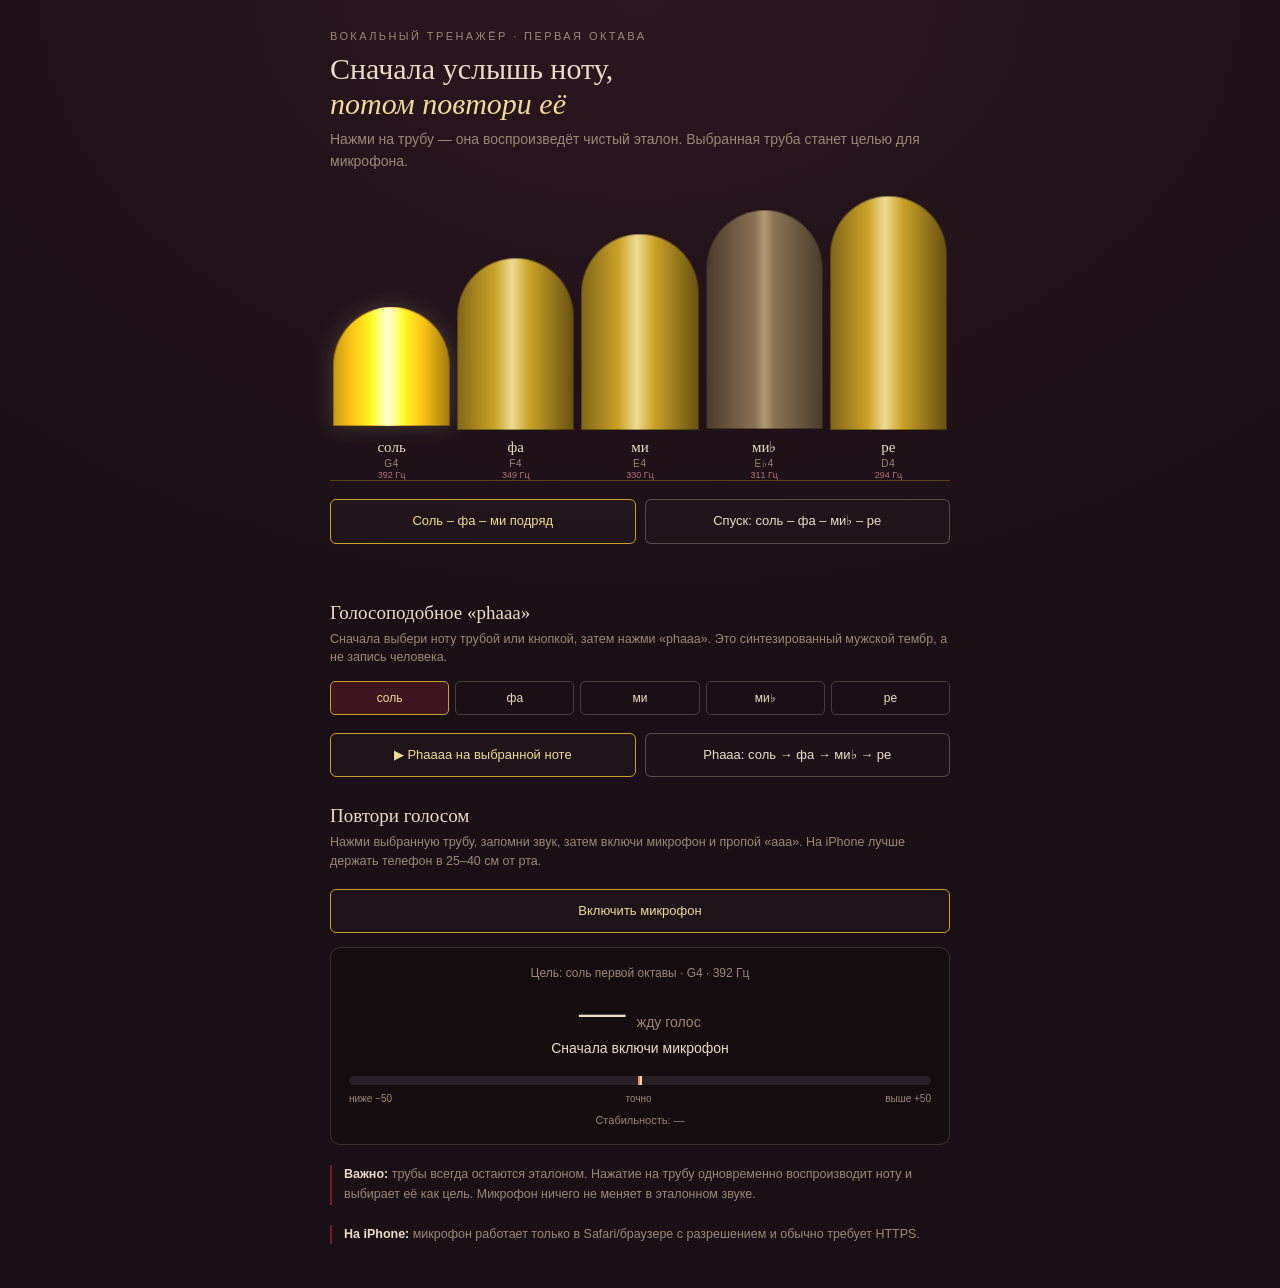
==== vocal-trainer/index.html @ af0ddaf6 "feat: add mobile vocal pitch trainer" ====
<!DOCTYPE html>
<html lang="ru">
<head>
<meta charset="utf-8">
<meta name="viewport" content="width=device-width, initial-scale=1, viewport-fit=cover">
<title>Тренажёр нот — Призрак оперы</title>
<style>
:root{--ink:#1A0F14;--velvet:#6B1F2E;--brass:#C9A227;--brass-hi:#EEDB94;--parchment:#E9DCC9;--muted:#9A8878;--good:#8FCB9B;--warn:#E7B873;--bad:#E08B91}
*{box-sizing:border-box;margin:0;padding:0} body{background:radial-gradient(120% 80% at 50% 0%,#2C1620 0%,var(--ink) 62%);color:var(--parchment);font-family:-apple-system,BlinkMacSystemFont,"Helvetica Neue",Arial,sans-serif;min-height:100vh;padding:30px 18px calc(44px + env(safe-area-inset-bottom));-webkit-font-smoothing:antialiased}.wrap{max-width:620px;margin:auto}.eyebrow{font-size:11px;letter-spacing:.22em;text-transform:uppercase;color:var(--muted);margin-bottom:10px}h1{font:400 30px/1.15 Georgia,serif;margin-bottom:8px}h1 em{color:var(--brass-hi)}.lede{font-size:14px;line-height:1.55;color:var(--muted);margin-bottom:24px}.section{margin-top:28px}.section-title{font:400 19px Georgia,serif;margin-bottom:6px}.section-sub{font-size:12.5px;line-height:1.5;color:var(--muted);margin-bottom:14px}
.pipes{display:flex;align-items:flex-end;gap:7px;height:285px;border-bottom:1px solid rgba(201,162,39,.35);padding:0 3px}.pipe{flex:1;height:100%;display:flex;flex-direction:column;justify-content:flex-end;align-items:center;border:0;background:none;color:inherit;cursor:pointer;font:inherit;-webkit-tap-highlight-color:transparent}.tube{width:100%;border-radius:999px 999px 0 0;background:linear-gradient(90deg,#806517 0%,var(--brass) 32%,var(--brass-hi) 47%,var(--brass) 62%,#665011 100%);box-shadow:inset 0 0 0 1px rgba(0,0,0,.35);transition:.16s}.pipe.flat .tube{background:linear-gradient(90deg,#4A3A2A,#8B7355 42%,#B39A76 50%,#8B7355 58%,#4A3A2A)}.pipe.sounding .tube,.pipe.selected .tube{filter:brightness(1.5) saturate(1.15);transform:translateY(-4px);box-shadow:0 0 20px rgba(238,219,148,.18),inset 0 0 0 1px rgba(0,0,0,.3)}.lbl{margin-top:9px;text-align:center}.ru{font:15px Georgia,serif}.sci{font-size:10px;color:var(--muted);letter-spacing:.08em;margin-top:2px}.hz{font-size:9px;color:#B4707C;margin-top:1px}
.row{display:flex;gap:9px;flex-wrap:wrap;margin-top:18px}.btn{flex:1 1 170px;border:1px solid rgba(233,220,201,.28);background:rgba(255,255,255,.015);color:var(--parchment);font-size:13px;line-height:1.25;padding:13px 12px;border-radius:6px;cursor:pointer;-webkit-tap-highlight-color:transparent}.btn.primary{border-color:var(--brass);color:var(--brass-hi)}.btn.active{background:rgba(107,31,46,.58);border-color:var(--brass)}.btn:disabled{opacity:.45}.choice{display:grid;grid-template-columns:repeat(5,1fr);gap:6px;margin-top:12px}.choice button{border:1px solid rgba(233,220,201,.22);background:transparent;color:var(--parchment);padding:9px 3px;border-radius:5px;font-size:12px}.choice button.active{border-color:var(--brass);background:rgba(107,31,46,.45);color:var(--brass-hi)}
.meter{margin-top:14px;padding:18px;border:1px solid rgba(233,220,201,.16);border-radius:10px;background:rgba(0,0,0,.16)}.target{font-size:12px;color:var(--muted);text-align:center}.detected{font:400 46px/1 Georgia,serif;text-align:center;margin:9px 0 5px}.detected small{font:14px -apple-system,BlinkMacSystemFont,"Helvetica Neue",Arial,sans-serif;color:var(--muted)}.cents{text-align:center;font-size:14px;min-height:20px}.bar{height:9px;background:rgba(255,255,255,.08);border-radius:99px;margin:16px 0 8px;position:relative;overflow:hidden}.bar::after{content:"";position:absolute;left:50%;top:0;bottom:0;width:2px;background:var(--brass-hi)}.needle{position:absolute;top:-3px;left:50%;width:4px;height:15px;border-radius:4px;background:var(--bad);transform:translateX(-50%);transition:left .08s linear,background .08s}.scale{display:flex;justify-content:space-between;color:var(--muted);font-size:10px}.stability{text-align:center;font-size:11px;color:var(--muted);margin-top:10px}.status{margin-top:12px;min-height:18px;font-size:12px;color:#E4A0AC;line-height:1.45}.note{margin-top:20px;border-left:2px solid var(--velvet);padding-left:12px;font-size:12.5px;line-height:1.58;color:var(--muted)}.note b{color:var(--parchment)}
@media(max-width:430px){h1{font-size:26px}.pipes{height:245px;gap:5px}.ru{font-size:13px}.hz{display:none}.choice{gap:4px}.choice button{font-size:11px}.detected{font-size:40px}}
@media(prefers-reduced-motion:reduce){.tube,.needle{transition:none}}
</style>
</head>
<body><div class="wrap">
<div class="eyebrow">Вокальный тренажёр · первая октава</div>
<h1>Сначала услышь ноту,<br><em>потом повтори её</em></h1>
<p class="lede">Нажми на трубу — она воспроизведёт чистый эталон. Выбранная труба станет целью для микрофона.</p>
<div class="pipes" id="pipes"></div>
<div class="row">
<button class="btn primary" id="playScale">Соль – фа – ми подряд</button>
<button class="btn" id="playPhrase">Спуск: соль – фа – ми♭ – ре</button>
</div>
<p class="status" id="status" role="status" aria-live="polite"></p>

<section class="section">
<h2 class="section-title">Голосоподобное «phaaa»</h2>
<p class="section-sub">Сначала выбери ноту трубой или кнопкой, затем нажми «phaaa». Это синтезированный мужской тембр, а не запись человека.</p>
<div class="choice" id="voiceChoices"></div>
<div class="row"><button class="btn primary" id="playVocal">▶ Phaaaa на выбранной ноте</button><button class="btn" id="playVocalPhrase">Phaaa: соль → фа → ми♭ → ре</button></div>
</section>

<section class="section">
<h2 class="section-title">Повтори голосом</h2>
<p class="section-sub">Нажми выбранную трубу, запомни звук, затем включи микрофон и пропой «ааа». На iPhone лучше держать телефон в 25–40 см от рта.</p>
<div class="row"><button class="btn primary" id="micBtn">Включить микрофон</button></div>
<div class="meter">
<div class="target" id="targetText">Цель: соль первой октавы · G4 · 392 Гц</div>
<div class="detected" id="detected">— <small>жду голос</small></div>
<div class="cents" id="cents">Сначала включи микрофон</div>
<div class="bar"><div class="needle" id="needle"></div></div>
<div class="scale"><span>ниже −50</span><span>точно</span><span>выше +50</span></div>
<div class="stability" id="stability">Стабильность: —</div>
</div>
</section>

<p class="note"><b>Важно:</b> трубы всегда остаются эталоном. Нажатие на трубу одновременно воспроизводит ноту и выбирает её как цель. Микрофон ничего не меняет в эталонном звуке.</p>
<p class="note"><b>На iPhone:</b> микрофон работает только в Safari/браузере с разрешением и обычно требует HTTPS.</p>
</div>
<script>
const NOTES=[
 {ru:'соль',full:'соль первой октавы',sci:'G4',hz:392.00,flat:false},
 {ru:'фа',full:'фа первой октавы',sci:'F4',hz:349.23,flat:false},
 {ru:'ми',full:'ми первой октавы',sci:'E4',hz:329.63,flat:false},
 {ru:'ми♭',full:'ми-бемоль первой октавы',sci:'E♭4',hz:311.13,flat:true},
 {ru:'ре',full:'ре первой октавы',sci:'D4',hz:293.66,flat:false}
];
const $=id=>document.getElementById(id), pipes=$('pipes'), choices=$('voiceChoices'), statusEl=$('status');
let selected=0,ctx=null,micStream=null,micSource=null,analyser=null,micRunning=false,raf=0,pitchHistory=[];
function status(t){statusEl.textContent=t||''}
function render(){
 const min=NOTES.at(-1).hz,max=NOTES[0].hz;
 NOTES.forEach((n,i)=>{
  const b=document.createElement('button');b.className='pipe'+(n.flat?' flat':'');b.setAttribute('aria-label',`${n.full}, ${n.sci}`);
  const ratio=(max-n.hz)/(max-min),h=42+ratio*43;
  b.innerHTML=`<div class="tube" style="height:${h}%"></div><div class="lbl"><div class="ru">${n.ru}</div><div class="sci">${n.sci}</div><div class="hz">${n.hz.toFixed(0)} Гц</div></div>`;
  b.onclick=async()=>{selectNote(i);const ac=await readyAudio();if(ac)playReference(ac,n.hz,1.15,b)};pipes.appendChild(b);
  const c=document.createElement('button');c.textContent=n.ru;c.onclick=()=>selectNote(i);choices.appendChild(c);
 });selectNote(0);
}
function selectNote(i){selected=i;[...pipes.children].forEach((e,k)=>e.classList.toggle('selected',k===i));[...choices.children].forEach((e,k)=>e.classList.toggle('active',k===i));const n=NOTES[i];$('targetText').textContent=`Цель: ${n.full} · ${n.sci} · ${n.hz.toFixed(0)} Гц`;}
async function readyAudio(){const AC=window.AudioContext||window.webkitAudioContext;if(!AC){status('Этот браузер не поддерживает Web Audio.');return null}if(!ctx)ctx=new AC();if(ctx.state!=='running')try{await ctx.resume()}catch(e){}try{const s=ctx.createBufferSource();s.buffer=ctx.createBuffer(1,1,22050);s.connect(ctx.destination);s.start()}catch(e){}if(ctx.state!=='running'){status('Звук заблокирован. Нажми ещё раз или открой страницу в Safari.');return null}status('');return ctx}
function flash(el,t0,dur){if(!el)return;const delay=Math.max(0,(t0-ctx.currentTime)*1000);setTimeout(()=>{el.classList.add('sounding');setTimeout(()=>el.classList.remove('sounding'),dur*1000)},delay)}
function envelope(ac,t0,dur,peak=.34){const g=ac.createGain();g.gain.setValueAtTime(.0001,t0);g.gain.exponentialRampToValueAtTime(peak,t0+.045);g.gain.setValueAtTime(peak,t0+dur*.7);g.gain.exponentialRampToValueAtTime(.0001,t0+dur);return g}
function playReference(ac,freq,dur,el,when){const t0=when??ac.currentTime+.035,g=envelope(ac,t0,dur,.34);g.connect(ac.destination);[[1,1],[2,.38],[3,.18],[4,.09],[6,.035]].forEach(([m,a])=>{const o=ac.createOscillator(),og=ac.createGain();o.type='sine';o.frequency.value=freq*m;og.gain.value=a;o.connect(og);og.connect(g);o.start(t0);o.stop(t0+dur+.06)});flash(el,t0,dur)}
function playVocal(ac,freq,dur=2.1,when){const t0=when??ac.currentTime+.04,master=envelope(ac,t0,dur,.30);master.connect(ac.destination);const vibrato=ac.createOscillator(),vGain=ac.createGain();vibrato.frequency.value=5.1;vGain.gain.value=2.0;vibrato.connect(vGain);vibrato.start(t0);vibrato.stop(t0+dur+.08);
 const formants=[[700,95,1],[1100,120,.55],[2450,180,.18],[3300,230,.08]];
 const osc=ac.createOscillator();osc.type='sawtooth';osc.frequency.value=freq;vGain.connect(osc.detune);
 formants.forEach(([f,q,a])=>{const bp=ac.createBiquadFilter(),gg=ac.createGain();bp.type='bandpass';bp.frequency.value=f;bp.Q.value=f/q;gg.gain.value=a;osc.connect(bp);bp.connect(gg);gg.connect(master)});
 const breath=ac.createBufferSource(),buf=ac.createBuffer(1,ac.sampleRate*dur,ac.sampleRate),d=buf.getChannelData(0);for(let i=0;i<d.length;i++)d[i]=(Math.random()*2-1)*.10;breath.buffer=buf;const hp=ac.createBiquadFilter(),bg=ac.createGain();hp.type='highpass';hp.frequency.value=1400;bg.gain.value=.08;breath.connect(hp);hp.connect(bg);bg.connect(master);osc.start(t0);breath.start(t0);osc.stop(t0+dur+.08);breath.stop(t0+dur+.08);return t0}
async function playSeq(indices,vocal=false){const ac=await readyAudio();if(!ac)return;const start=ac.currentTime+.07,step=vocal?1.22:.62;indices.forEach((idx,k)=>{const dur=k===indices.length-1?(vocal?1.9:1.25):(vocal?1.08:.54);if(vocal)playVocal(ac,NOTES[idx].hz,dur,start+k*step);else playReference(ac,NOTES[idx].hz,dur,pipes.children[idx],start+k*step)});}
$('playScale').onclick=()=>playSeq([0,1,2]);$('playPhrase').onclick=()=>playSeq([0,1,3,4]);$('playVocal').onclick=async()=>{const ac=await readyAudio();if(ac)playVocal(ac,NOTES[selected].hz)};$('playVocalPhrase').onclick=()=>playSeq([0,1,3,4],true);
function autoCorrelate(buf,sr){let rms=0;for(const v of buf)rms+=v*v;rms=Math.sqrt(rms/buf.length);if(rms<.012)return-1;let r1=0,r2=buf.length-1,thr=.2;for(let i=0;i<buf.length/2;i++)if(Math.abs(buf[i])<thr){r1=i;break}for(let i=1;i<buf.length/2;i++)if(Math.abs(buf[buf.length-i])<thr){r2=buf.length-i;break}const x=buf.slice(r1,r2),n=x.length,c=new Float32Array(n);for(let lag=0;lag<n;lag++){let s=0;for(let j=0;j<n-lag;j++)s+=x[j]*x[j+lag];c[lag]=s}let d=0;while(d+1<n&&c[d]>c[d+1])d++;let max=-1,pos=-1;for(let i=d;i<n;i++)if(c[i]>max){max=c[i];pos=i}if(pos<=0)return-1;const a=(c[pos-1]+c[pos+1]-2*c[pos])/2,b=(c[pos+1]-c[pos-1])/2;return sr/(pos-(a?b/(2*a):0))}
function freqToMidi(f){return 69+12*Math.log2(f/440)}
function noteName(m){const names=['до','до♯','ре','ми♭','ми','фа','фа♯','соль','соль♯','ля','си♭','си'];const r=Math.round(m),pc=((r%12)+12)%12,oct=Math.floor(r/12)-1;const rusOct=oct===4?'¹':oct===3?' мал.':oct===5?'²':` ${oct}`;return{name:names[pc]+rusOct,sci:['C','C♯','D','E♭','E','F','F♯','G','G♯','A','B♭','B'][pc]+oct}}
function updatePitch(){if(!micRunning)return;const buf=new Float32Array(analyser.fftSize);analyser.getFloatTimeDomainData(buf);const f=autoCorrelate(buf,ctx.sampleRate);if(f>70&&f<1000){const midi=freqToMidi(f),nn=noteName(midi),target=NOTES[selected],cents=1200*Math.log2(f/target.hz),clamped=Math.max(-50,Math.min(50,cents));$('detected').innerHTML=`${nn.name} <small>${nn.sci} · ${f.toFixed(1)} Гц</small>`;$('needle').style.left=`${50+clamped}%`;const abs=Math.abs(cents);$('needle').style.background=abs<=12?'var(--good)':abs<=28?'var(--warn)':'var(--bad)';$('cents').textContent=abs<=12?'Попал в ноту':cents<0?`Ниже цели на ${Math.round(abs)} центов`:`Выше цели на ${Math.round(abs)} центов`;pitchHistory.push(cents);if(pitchHistory.length>35)pitchHistory.shift();if(pitchHistory.length>8){const mean=pitchHistory.reduce((a,b)=>a+b,0)/pitchHistory.length,sd=Math.sqrt(pitchHistory.reduce((a,b)=>a+(b-mean)**2,0)/pitchHistory.length);$('stability').textContent=`Стабильность: ${sd<8?'очень ровно':sd<16?'нормально':'нота гуляет'} · разброс ±${Math.round(sd)} центов`}}else{$('detected').innerHTML='— <small>жду голос</small>';$('cents').textContent='Пой устойчивое «ааа» без сильного вибрато';$('stability').textContent='Стабильность: —'}raf=requestAnimationFrame(updatePitch)}
async function startMic(){try{const ac=await readyAudio();if(!ac)return;if(!navigator.mediaDevices?.getUserMedia)throw new Error('Микрофон недоступен в этом режиме');micStream=await navigator.mediaDevices.getUserMedia({audio:{echoCancellation:false,noiseSuppression:false,autoGainControl:false}});micSource=ac.createMediaStreamSource(micStream);analyser=ac.createAnalyser();analyser.fftSize=2048;micSource.connect(analyser);micRunning=true;pitchHistory=[];$('micBtn').textContent='Выключить микрофон';$('micBtn').classList.add('active');status('Микрофон включён. Сначала нажми трубу, затем повтори ноту.');updatePitch()}catch(e){status(`Не удалось включить микрофон: ${e.message}. На iPhone открой страницу через HTTPS в Safari и разреши доступ.`)}}
function stopMic(){micRunning=false;cancelAnimationFrame(raf);micStream?.getTracks().forEach(t=>t.stop());micStream=micSource=analyser=null;$('micBtn').textContent='Включить микрофон';$('micBtn').classList.remove('active');status('Микрофон выключен.');$('detected').innerHTML='— <small>жду голос</small>';$('cents').textContent='Сначала включи микрофон';$('stability').textContent='Стабильность: —';$('needle').style.left='50%'}
$('micBtn').onclick=()=>micRunning?stopMic():startMic();render();
</script></body></html>
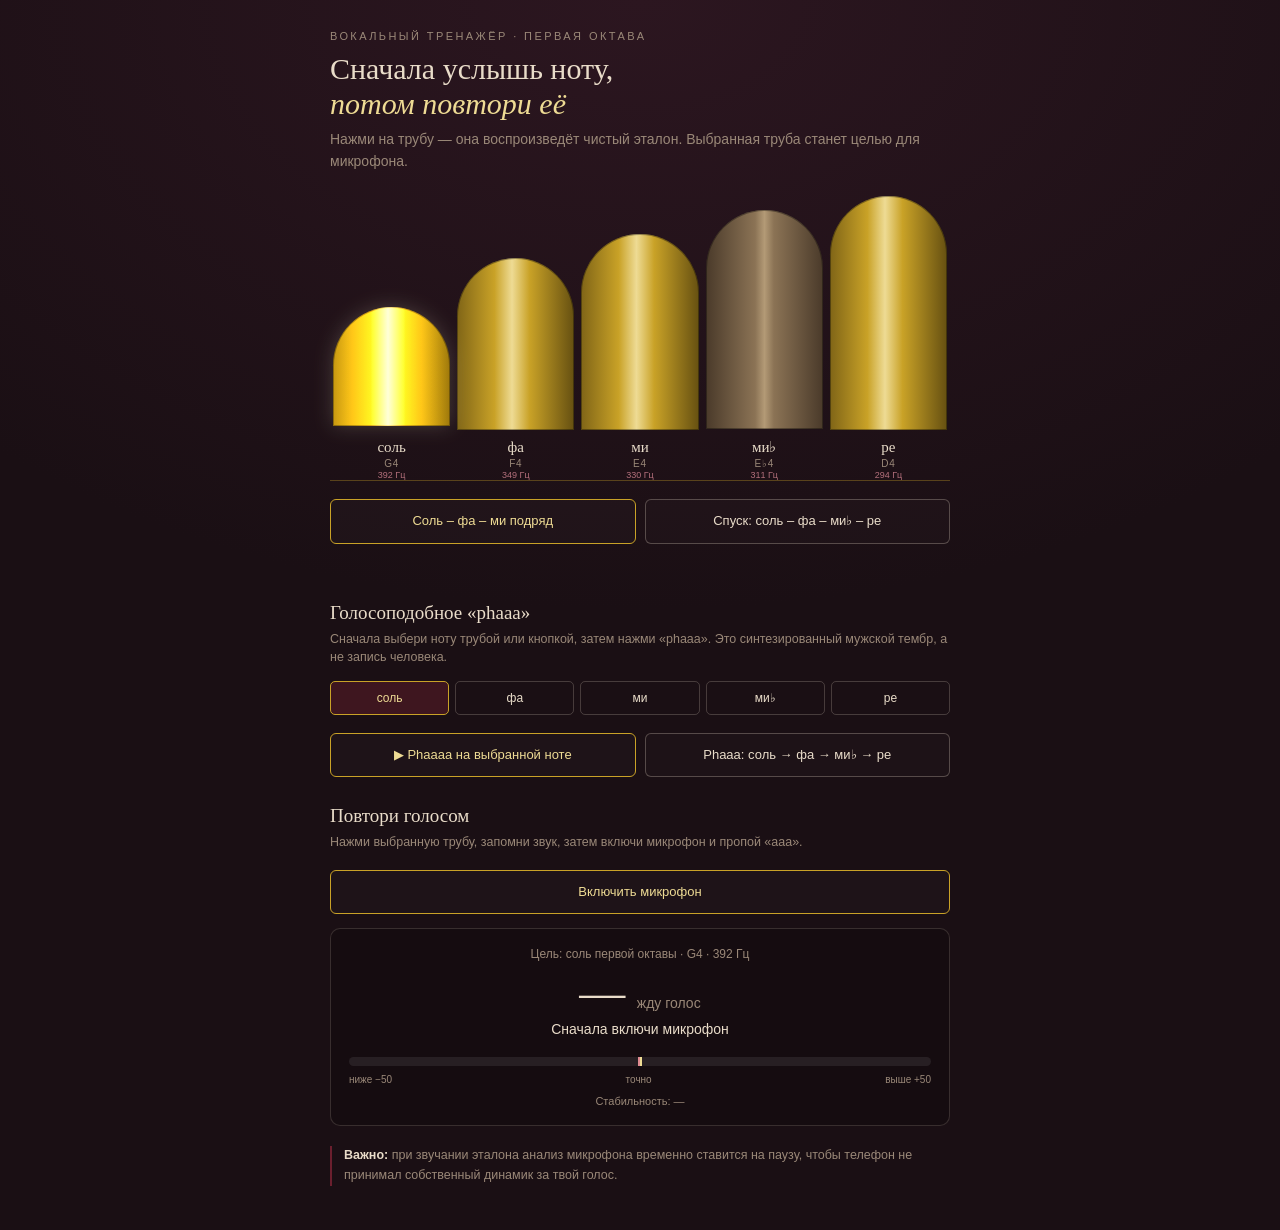
==== commit 2241b2f5: "fix: stabilize pitch tracking on iPhone" ====
--- a/vocal-trainer/index.html
+++ b/vocal-trainer/index.html
@@ -5,88 +5,31 @@
 <meta name="viewport" content="width=device-width, initial-scale=1, viewport-fit=cover">
 <title>Тренажёр нот — Призрак оперы</title>
 <style>
-:root{--ink:#1A0F14;--velvet:#6B1F2E;--brass:#C9A227;--brass-hi:#EEDB94;--parchment:#E9DCC9;--muted:#9A8878;--good:#8FCB9B;--warn:#E7B873;--bad:#E08B91}
-*{box-sizing:border-box;margin:0;padding:0} body{background:radial-gradient(120% 80% at 50% 0%,#2C1620 0%,var(--ink) 62%);color:var(--parchment);font-family:-apple-system,BlinkMacSystemFont,"Helvetica Neue",Arial,sans-serif;min-height:100vh;padding:30px 18px calc(44px + env(safe-area-inset-bottom));-webkit-font-smoothing:antialiased}.wrap{max-width:620px;margin:auto}.eyebrow{font-size:11px;letter-spacing:.22em;text-transform:uppercase;color:var(--muted);margin-bottom:10px}h1{font:400 30px/1.15 Georgia,serif;margin-bottom:8px}h1 em{color:var(--brass-hi)}.lede{font-size:14px;line-height:1.55;color:var(--muted);margin-bottom:24px}.section{margin-top:28px}.section-title{font:400 19px Georgia,serif;margin-bottom:6px}.section-sub{font-size:12.5px;line-height:1.5;color:var(--muted);margin-bottom:14px}
-.pipes{display:flex;align-items:flex-end;gap:7px;height:285px;border-bottom:1px solid rgba(201,162,39,.35);padding:0 3px}.pipe{flex:1;height:100%;display:flex;flex-direction:column;justify-content:flex-end;align-items:center;border:0;background:none;color:inherit;cursor:pointer;font:inherit;-webkit-tap-highlight-color:transparent}.tube{width:100%;border-radius:999px 999px 0 0;background:linear-gradient(90deg,#806517 0%,var(--brass) 32%,var(--brass-hi) 47%,var(--brass) 62%,#665011 100%);box-shadow:inset 0 0 0 1px rgba(0,0,0,.35);transition:.16s}.pipe.flat .tube{background:linear-gradient(90deg,#4A3A2A,#8B7355 42%,#B39A76 50%,#8B7355 58%,#4A3A2A)}.pipe.sounding .tube,.pipe.selected .tube{filter:brightness(1.5) saturate(1.15);transform:translateY(-4px);box-shadow:0 0 20px rgba(238,219,148,.18),inset 0 0 0 1px rgba(0,0,0,.3)}.lbl{margin-top:9px;text-align:center}.ru{font:15px Georgia,serif}.sci{font-size:10px;color:var(--muted);letter-spacing:.08em;margin-top:2px}.hz{font-size:9px;color:#B4707C;margin-top:1px}
-.row{display:flex;gap:9px;flex-wrap:wrap;margin-top:18px}.btn{flex:1 1 170px;border:1px solid rgba(233,220,201,.28);background:rgba(255,255,255,.015);color:var(--parchment);font-size:13px;line-height:1.25;padding:13px 12px;border-radius:6px;cursor:pointer;-webkit-tap-highlight-color:transparent}.btn.primary{border-color:var(--brass);color:var(--brass-hi)}.btn.active{background:rgba(107,31,46,.58);border-color:var(--brass)}.btn:disabled{opacity:.45}.choice{display:grid;grid-template-columns:repeat(5,1fr);gap:6px;margin-top:12px}.choice button{border:1px solid rgba(233,220,201,.22);background:transparent;color:var(--parchment);padding:9px 3px;border-radius:5px;font-size:12px}.choice button.active{border-color:var(--brass);background:rgba(107,31,46,.45);color:var(--brass-hi)}
-.meter{margin-top:14px;padding:18px;border:1px solid rgba(233,220,201,.16);border-radius:10px;background:rgba(0,0,0,.16)}.target{font-size:12px;color:var(--muted);text-align:center}.detected{font:400 46px/1 Georgia,serif;text-align:center;margin:9px 0 5px}.detected small{font:14px -apple-system,BlinkMacSystemFont,"Helvetica Neue",Arial,sans-serif;color:var(--muted)}.cents{text-align:center;font-size:14px;min-height:20px}.bar{height:9px;background:rgba(255,255,255,.08);border-radius:99px;margin:16px 0 8px;position:relative;overflow:hidden}.bar::after{content:"";position:absolute;left:50%;top:0;bottom:0;width:2px;background:var(--brass-hi)}.needle{position:absolute;top:-3px;left:50%;width:4px;height:15px;border-radius:4px;background:var(--bad);transform:translateX(-50%);transition:left .08s linear,background .08s}.scale{display:flex;justify-content:space-between;color:var(--muted);font-size:10px}.stability{text-align:center;font-size:11px;color:var(--muted);margin-top:10px}.status{margin-top:12px;min-height:18px;font-size:12px;color:#E4A0AC;line-height:1.45}.note{margin-top:20px;border-left:2px solid var(--velvet);padding-left:12px;font-size:12.5px;line-height:1.58;color:var(--muted)}.note b{color:var(--parchment)}
-@media(max-width:430px){h1{font-size:26px}.pipes{height:245px;gap:5px}.ru{font-size:13px}.hz{display:none}.choice{gap:4px}.choice button{font-size:11px}.detected{font-size:40px}}
-@media(prefers-reduced-motion:reduce){.tube,.needle{transition:none}}
+:root{--ink:#1A0F14;--velvet:#6B1F2E;--brass:#C9A227;--brass-hi:#EEDB94;--parchment:#E9DCC9;--muted:#9A8878;--good:#8FCB9B;--warn:#E7B873;--bad:#E08B91}*{box-sizing:border-box;margin:0;padding:0}body{background:radial-gradient(120% 80% at 50% 0%,#2C1620 0%,var(--ink) 62%);color:var(--parchment);font-family:-apple-system,BlinkMacSystemFont,"Helvetica Neue",Arial,sans-serif;min-height:100vh;padding:30px 18px calc(44px + env(safe-area-inset-bottom));-webkit-font-smoothing:antialiased}.wrap{max-width:620px;margin:auto}.eyebrow{font-size:11px;letter-spacing:.22em;text-transform:uppercase;color:var(--muted);margin-bottom:10px}h1{font:400 30px/1.15 Georgia,serif;margin-bottom:8px}h1 em{color:var(--brass-hi)}.lede{font-size:14px;line-height:1.55;color:var(--muted);margin-bottom:24px}.section{margin-top:28px}.section-title{font:400 19px Georgia,serif;margin-bottom:6px}.section-sub{font-size:12.5px;line-height:1.5;color:var(--muted);margin-bottom:14px}.pipes{display:flex;align-items:flex-end;gap:7px;height:285px;border-bottom:1px solid rgba(201,162,39,.35);padding:0 3px}.pipe{flex:1;height:100%;display:flex;flex-direction:column;justify-content:flex-end;align-items:center;border:0;background:none;color:inherit;cursor:pointer;font:inherit;-webkit-tap-highlight-color:transparent}.tube{width:100%;border-radius:999px 999px 0 0;background:linear-gradient(90deg,#806517 0%,var(--brass) 32%,var(--brass-hi) 47%,var(--brass) 62%,#665011 100%);box-shadow:inset 0 0 0 1px rgba(0,0,0,.35);transition:.16s}.pipe.flat .tube{background:linear-gradient(90deg,#4A3A2A,#8B7355 42%,#B39A76 50%,#8B7355 58%,#4A3A2A)}.pipe.sounding .tube,.pipe.selected .tube{filter:brightness(1.5) saturate(1.15);transform:translateY(-4px);box-shadow:0 0 20px rgba(238,219,148,.18),inset 0 0 0 1px rgba(0,0,0,.3)}.lbl{margin-top:9px;text-align:center}.ru{font:15px Georgia,serif}.sci{font-size:10px;color:var(--muted);letter-spacing:.08em;margin-top:2px}.hz{font-size:9px;color:#B4707C;margin-top:1px}.row{display:flex;gap:9px;flex-wrap:wrap;margin-top:18px}.btn{flex:1 1 170px;border:1px solid rgba(233,220,201,.28);background:rgba(255,255,255,.015);color:var(--parchment);font-size:13px;line-height:1.25;padding:13px 12px;border-radius:6px;cursor:pointer;-webkit-tap-highlight-color:transparent}.btn.primary{border-color:var(--brass);color:var(--brass-hi)}.btn.active{background:rgba(107,31,46,.58);border-color:var(--brass)}.choice{display:grid;grid-template-columns:repeat(5,1fr);gap:6px;margin-top:12px}.choice button{border:1px solid rgba(233,220,201,.22);background:transparent;color:var(--parchment);padding:9px 3px;border-radius:5px;font-size:12px}.choice button.active{border-color:var(--brass);background:rgba(107,31,46,.45);color:var(--brass-hi)}.meter{margin-top:14px;padding:18px;border:1px solid rgba(233,220,201,.16);border-radius:10px;background:rgba(0,0,0,.16)}.target{font-size:12px;color:var(--muted);text-align:center}.detected{font:400 46px/1 Georgia,serif;text-align:center;margin:9px 0 5px;transition:opacity .18s}.detected.dim{opacity:.62}.detected small{font:14px -apple-system,BlinkMacSystemFont,"Helvetica Neue",Arial,sans-serif;color:var(--muted)}.cents{text-align:center;font-size:14px;min-height:20px}.bar{height:9px;background:rgba(255,255,255,.08);border-radius:99px;margin:16px 0 8px;position:relative;overflow:hidden}.bar::after{content:"";position:absolute;left:50%;top:0;bottom:0;width:2px;background:var(--brass-hi)}.needle{position:absolute;top:-3px;left:50%;width:4px;height:15px;border-radius:4px;background:var(--bad);transform:translateX(-50%);transition:left .08s linear,background .08s}.scale{display:flex;justify-content:space-between;color:var(--muted);font-size:10px}.stability{text-align:center;font-size:11px;color:var(--muted);margin-top:10px}.status{margin-top:12px;min-height:18px;font-size:12px;color:#E4A0AC;line-height:1.45}.note{margin-top:20px;border-left:2px solid var(--velvet);padding-left:12px;font-size:12.5px;line-height:1.58;color:var(--muted)}.note b{color:var(--parchment)}@media(max-width:430px){h1{font-size:26px}.pipes{height:245px;gap:5px}.ru{font-size:13px}.hz{display:none}.choice{gap:4px}.choice button{font-size:11px}.detected{font-size:40px}}@media(prefers-reduced-motion:reduce){.tube,.needle{transition:none}}
 </style>
 </head>
 <body><div class="wrap">
-<div class="eyebrow">Вокальный тренажёр · первая октава</div>
-<h1>Сначала услышь ноту,<br><em>потом повтори её</em></h1>
-<p class="lede">Нажми на трубу — она воспроизведёт чистый эталон. Выбранная труба станет целью для микрофона.</p>
-<div class="pipes" id="pipes"></div>
-<div class="row">
-<button class="btn primary" id="playScale">Соль – фа – ми подряд</button>
-<button class="btn" id="playPhrase">Спуск: соль – фа – ми♭ – ре</button>
-</div>
-<p class="status" id="status" role="status" aria-live="polite"></p>
-
-<section class="section">
-<h2 class="section-title">Голосоподобное «phaaa»</h2>
-<p class="section-sub">Сначала выбери ноту трубой или кнопкой, затем нажми «phaaa». Это синтезированный мужской тембр, а не запись человека.</p>
-<div class="choice" id="voiceChoices"></div>
-<div class="row"><button class="btn primary" id="playVocal">▶ Phaaaa на выбранной ноте</button><button class="btn" id="playVocalPhrase">Phaaa: соль → фа → ми♭ → ре</button></div>
-</section>
-
-<section class="section">
-<h2 class="section-title">Повтори голосом</h2>
-<p class="section-sub">Нажми выбранную трубу, запомни звук, затем включи микрофон и пропой «ааа». На iPhone лучше держать телефон в 25–40 см от рта.</p>
-<div class="row"><button class="btn primary" id="micBtn">Включить микрофон</button></div>
-<div class="meter">
-<div class="target" id="targetText">Цель: соль первой октавы · G4 · 392 Гц</div>
-<div class="detected" id="detected">— <small>жду голос</small></div>
-<div class="cents" id="cents">Сначала включи микрофон</div>
-<div class="bar"><div class="needle" id="needle"></div></div>
-<div class="scale"><span>ниже −50</span><span>точно</span><span>выше +50</span></div>
-<div class="stability" id="stability">Стабильность: —</div>
-</div>
-</section>
-
-<p class="note"><b>Важно:</b> трубы всегда остаются эталоном. Нажатие на трубу одновременно воспроизводит ноту и выбирает её как цель. Микрофон ничего не меняет в эталонном звуке.</p>
-<p class="note"><b>На iPhone:</b> микрофон работает только в Safari/браузере с разрешением и обычно требует HTTPS.</p>
-</div>
+<div class="eyebrow">Вокальный тренажёр · первая октава</div><h1>Сначала услышь ноту,<br><em>потом повтори её</em></h1><p class="lede">Нажми на трубу — она воспроизведёт чистый эталон. Выбранная труба станет целью для микрофона.</p><div class="pipes" id="pipes"></div><div class="row"><button class="btn primary" id="playScale">Соль – фа – ми подряд</button><button class="btn" id="playPhrase">Спуск: соль – фа – ми♭ – ре</button></div><p class="status" id="status" role="status" aria-live="polite"></p>
+<section class="section"><h2 class="section-title">Голосоподобное «phaaa»</h2><p class="section-sub">Сначала выбери ноту трубой или кнопкой, затем нажми «phaaa». Это синтезированный мужской тембр, а не запись человека.</p><div class="choice" id="voiceChoices"></div><div class="row"><button class="btn primary" id="playVocal">▶ Phaaaa на выбранной ноте</button><button class="btn" id="playVocalPhrase">Phaaa: соль → фа → ми♭ → ре</button></div></section>
+<section class="section"><h2 class="section-title">Повтори голосом</h2><p class="section-sub">Нажми выбранную трубу, запомни звук, затем включи микрофон и пропой «ааа».</p><div class="row"><button class="btn primary" id="micBtn">Включить микрофон</button></div><div class="meter"><div class="target" id="targetText">Цель: соль первой октавы · G4 · 392 Гц</div><div class="detected" id="detected">— <small>жду голос</small></div><div class="cents" id="cents">Сначала включи микрофон</div><div class="bar"><div class="needle" id="needle"></div></div><div class="scale"><span>ниже −50</span><span>точно</span><span>выше +50</span></div><div class="stability" id="stability">Стабильность: —</div></div></section>
+<p class="note"><b>Важно:</b> при звучании эталона анализ микрофона временно ставится на паузу, чтобы телефон не принимал собственный динамик за твой голос.</p></div>
 <script>
-const NOTES=[
- {ru:'соль',full:'соль первой октавы',sci:'G4',hz:392.00,flat:false},
- {ru:'фа',full:'фа первой октавы',sci:'F4',hz:349.23,flat:false},
- {ru:'ми',full:'ми первой октавы',sci:'E4',hz:329.63,flat:false},
- {ru:'ми♭',full:'ми-бемоль первой октавы',sci:'E♭4',hz:311.13,flat:true},
- {ru:'ре',full:'ре первой октавы',sci:'D4',hz:293.66,flat:false}
-];
-const $=id=>document.getElementById(id), pipes=$('pipes'), choices=$('voiceChoices'), statusEl=$('status');
-let selected=0,ctx=null,micStream=null,micSource=null,analyser=null,micRunning=false,raf=0,pitchHistory=[];
+const NOTES=[{ru:'соль',full:'соль первой октавы',sci:'G4',hz:392,flat:false},{ru:'фа',full:'фа первой октавы',sci:'F4',hz:349.23,flat:false},{ru:'ми',full:'ми первой октавы',sci:'E4',hz:329.63,flat:false},{ru:'ми♭',full:'ми-бемоль первой октавы',sci:'E♭4',hz:311.13,flat:true},{ru:'ре',full:'ре первой октавы',sci:'D4',hz:293.66,flat:false}];
+const $=id=>document.getElementById(id),pipes=$('pipes'),choices=$('voiceChoices'),statusEl=$('status');let selected=0,ctx=null,micStream=null,micSource=null,analyser=null,micRunning=false,raf=0,pitchHistory=[],freqHistory=[],lastGoodAt=0,listenPausedUntil=0,timeBuf=null;
 function status(t){statusEl.textContent=t||''}
-function render(){
- const min=NOTES.at(-1).hz,max=NOTES[0].hz;
- NOTES.forEach((n,i)=>{
-  const b=document.createElement('button');b.className='pipe'+(n.flat?' flat':'');b.setAttribute('aria-label',`${n.full}, ${n.sci}`);
-  const ratio=(max-n.hz)/(max-min),h=42+ratio*43;
-  b.innerHTML=`<div class="tube" style="height:${h}%"></div><div class="lbl"><div class="ru">${n.ru}</div><div class="sci">${n.sci}</div><div class="hz">${n.hz.toFixed(0)} Гц</div></div>`;
-  b.onclick=async()=>{selectNote(i);const ac=await readyAudio();if(ac)playReference(ac,n.hz,1.15,b)};pipes.appendChild(b);
-  const c=document.createElement('button');c.textContent=n.ru;c.onclick=()=>selectNote(i);choices.appendChild(c);
- });selectNote(0);
-}
-function selectNote(i){selected=i;[...pipes.children].forEach((e,k)=>e.classList.toggle('selected',k===i));[...choices.children].forEach((e,k)=>e.classList.toggle('active',k===i));const n=NOTES[i];$('targetText').textContent=`Цель: ${n.full} · ${n.sci} · ${n.hz.toFixed(0)} Гц`;}
-async function readyAudio(){const AC=window.AudioContext||window.webkitAudioContext;if(!AC){status('Этот браузер не поддерживает Web Audio.');return null}if(!ctx)ctx=new AC();if(ctx.state!=='running')try{await ctx.resume()}catch(e){}try{const s=ctx.createBufferSource();s.buffer=ctx.createBuffer(1,1,22050);s.connect(ctx.destination);s.start()}catch(e){}if(ctx.state!=='running'){status('Звук заблокирован. Нажми ещё раз или открой страницу в Safari.');return null}status('');return ctx}
-function flash(el,t0,dur){if(!el)return;const delay=Math.max(0,(t0-ctx.currentTime)*1000);setTimeout(()=>{el.classList.add('sounding');setTimeout(()=>el.classList.remove('sounding'),dur*1000)},delay)}
-function envelope(ac,t0,dur,peak=.34){const g=ac.createGain();g.gain.setValueAtTime(.0001,t0);g.gain.exponentialRampToValueAtTime(peak,t0+.045);g.gain.setValueAtTime(peak,t0+dur*.7);g.gain.exponentialRampToValueAtTime(.0001,t0+dur);return g}
-function playReference(ac,freq,dur,el,when){const t0=when??ac.currentTime+.035,g=envelope(ac,t0,dur,.34);g.connect(ac.destination);[[1,1],[2,.38],[3,.18],[4,.09],[6,.035]].forEach(([m,a])=>{const o=ac.createOscillator(),og=ac.createGain();o.type='sine';o.frequency.value=freq*m;og.gain.value=a;o.connect(og);og.connect(g);o.start(t0);o.stop(t0+dur+.06)});flash(el,t0,dur)}
-function playVocal(ac,freq,dur=2.1,when){const t0=when??ac.currentTime+.04,master=envelope(ac,t0,dur,.30);master.connect(ac.destination);const vibrato=ac.createOscillator(),vGain=ac.createGain();vibrato.frequency.value=5.1;vGain.gain.value=2.0;vibrato.connect(vGain);vibrato.start(t0);vibrato.stop(t0+dur+.08);
- const formants=[[700,95,1],[1100,120,.55],[2450,180,.18],[3300,230,.08]];
- const osc=ac.createOscillator();osc.type='sawtooth';osc.frequency.value=freq;vGain.connect(osc.detune);
- formants.forEach(([f,q,a])=>{const bp=ac.createBiquadFilter(),gg=ac.createGain();bp.type='bandpass';bp.frequency.value=f;bp.Q.value=f/q;gg.gain.value=a;osc.connect(bp);bp.connect(gg);gg.connect(master)});
- const breath=ac.createBufferSource(),buf=ac.createBuffer(1,ac.sampleRate*dur,ac.sampleRate),d=buf.getChannelData(0);for(let i=0;i<d.length;i++)d[i]=(Math.random()*2-1)*.10;breath.buffer=buf;const hp=ac.createBiquadFilter(),bg=ac.createGain();hp.type='highpass';hp.frequency.value=1400;bg.gain.value=.08;breath.connect(hp);hp.connect(bg);bg.connect(master);osc.start(t0);breath.start(t0);osc.stop(t0+dur+.08);breath.stop(t0+dur+.08);return t0}
-async function playSeq(indices,vocal=false){const ac=await readyAudio();if(!ac)return;const start=ac.currentTime+.07,step=vocal?1.22:.62;indices.forEach((idx,k)=>{const dur=k===indices.length-1?(vocal?1.9:1.25):(vocal?1.08:.54);if(vocal)playVocal(ac,NOTES[idx].hz,dur,start+k*step);else playReference(ac,NOTES[idx].hz,dur,pipes.children[idx],start+k*step)});}
+function render(){const min=NOTES.at(-1).hz,max=NOTES[0].hz;NOTES.forEach((n,i)=>{const b=document.createElement('button');b.className='pipe'+(n.flat?' flat':'');const ratio=(max-n.hz)/(max-min),h=42+ratio*43;b.innerHTML=`<div class="tube" style="height:${h}%"></div><div class="lbl"><div class="ru">${n.ru}</div><div class="sci">${n.sci}</div><div class="hz">${n.hz.toFixed(0)} Гц</div></div>`;b.onclick=async()=>{selectNote(i);const ac=await readyAudio();if(ac)playReference(ac,n.hz,1.15,b)};pipes.appendChild(b);const c=document.createElement('button');c.textContent=n.ru;c.onclick=()=>selectNote(i);choices.appendChild(c)});selectNote(0)}
+function selectNote(i){selected=i;pitchHistory=[];freqHistory=[];lastGoodAt=0;[...pipes.children].forEach((e,k)=>e.classList.toggle('selected',k===i));[...choices.children].forEach((e,k)=>e.classList.toggle('active',k===i));const n=NOTES[i];$('targetText').textContent=`Цель: ${n.full} · ${n.sci} · ${n.hz.toFixed(0)} Гц`}
+async function readyAudio(){const AC=window.AudioContext||window.webkitAudioContext;if(!AC){status('Этот браузер не поддерживает Web Audio.');return null}if(!ctx)ctx=new AC();if(ctx.state!=='running')try{await ctx.resume()}catch(e){}if(ctx.state!=='running'){status('Звук заблокирован. Нажми ещё раз.');return null}status('');return ctx}
+function env(ac,t0,dur,peak=.34){const g=ac.createGain();g.gain.setValueAtTime(.0001,t0);g.gain.exponentialRampToValueAtTime(peak,t0+.045);g.gain.setValueAtTime(peak,t0+dur*.7);g.gain.exponentialRampToValueAtTime(.0001,t0+dur);return g}
+function playReference(ac,freq,dur,el,when){const t0=when??ac.currentTime+.035;listenPausedUntil=Math.max(listenPausedUntil,t0+dur+.18);const g=env(ac,t0,dur,.34);g.connect(ac.destination);[[1,1],[2,.38],[3,.18],[4,.09]].forEach(([m,a])=>{const o=ac.createOscillator(),og=ac.createGain();o.type='sine';o.frequency.value=freq*m;og.gain.value=a;o.connect(og);og.connect(g);o.start(t0);o.stop(t0+dur+.06)});if(el){el.classList.add('sounding');setTimeout(()=>el.classList.remove('sounding'),dur*1000)}}
+function playVocal(ac,freq,dur=2.1,when){const t0=when??ac.currentTime+.04;listenPausedUntil=Math.max(listenPausedUntil,t0+dur+.18);const master=env(ac,t0,dur,.28);master.connect(ac.destination);const osc=ac.createOscillator();osc.type='sawtooth';osc.frequency.value=freq;[[700,95,1],[1100,120,.55],[2450,180,.18]].forEach(([f,q,a])=>{const bp=ac.createBiquadFilter(),gg=ac.createGain();bp.type='bandpass';bp.frequency.value=f;bp.Q.value=f/q;gg.gain.value=a;osc.connect(bp);bp.connect(gg);gg.connect(master)});osc.start(t0);osc.stop(t0+dur+.08)}
+async function playSeq(indices,vocal=false){const ac=await readyAudio();if(!ac)return;const start=ac.currentTime+.07,step=vocal?1.22:.62;indices.forEach((idx,k)=>{const dur=k===indices.length-1?(vocal?1.9:1.25):(vocal?1.08:.54);vocal?playVocal(ac,NOTES[idx].hz,dur,start+k*step):playReference(ac,NOTES[idx].hz,dur,pipes.children[idx],start+k*step)})}
 $('playScale').onclick=()=>playSeq([0,1,2]);$('playPhrase').onclick=()=>playSeq([0,1,3,4]);$('playVocal').onclick=async()=>{const ac=await readyAudio();if(ac)playVocal(ac,NOTES[selected].hz)};$('playVocalPhrase').onclick=()=>playSeq([0,1,3,4],true);
-function autoCorrelate(buf,sr){let rms=0;for(const v of buf)rms+=v*v;rms=Math.sqrt(rms/buf.length);if(rms<.012)return-1;let r1=0,r2=buf.length-1,thr=.2;for(let i=0;i<buf.length/2;i++)if(Math.abs(buf[i])<thr){r1=i;break}for(let i=1;i<buf.length/2;i++)if(Math.abs(buf[buf.length-i])<thr){r2=buf.length-i;break}const x=buf.slice(r1,r2),n=x.length,c=new Float32Array(n);for(let lag=0;lag<n;lag++){let s=0;for(let j=0;j<n-lag;j++)s+=x[j]*x[j+lag];c[lag]=s}let d=0;while(d+1<n&&c[d]>c[d+1])d++;let max=-1,pos=-1;for(let i=d;i<n;i++)if(c[i]>max){max=c[i];pos=i}if(pos<=0)return-1;const a=(c[pos-1]+c[pos+1]-2*c[pos])/2,b=(c[pos+1]-c[pos-1])/2;return sr/(pos-(a?b/(2*a):0))}
-function freqToMidi(f){return 69+12*Math.log2(f/440)}
-function noteName(m){const names=['до','до♯','ре','ми♭','ми','фа','фа♯','соль','соль♯','ля','си♭','си'];const r=Math.round(m),pc=((r%12)+12)%12,oct=Math.floor(r/12)-1;const rusOct=oct===4?'¹':oct===3?' мал.':oct===5?'²':` ${oct}`;return{name:names[pc]+rusOct,sci:['C','C♯','D','E♭','E','F','F♯','G','G♯','A','B♭','B'][pc]+oct}}
-function updatePitch(){if(!micRunning)return;const buf=new Float32Array(analyser.fftSize);analyser.getFloatTimeDomainData(buf);const f=autoCorrelate(buf,ctx.sampleRate);if(f>70&&f<1000){const midi=freqToMidi(f),nn=noteName(midi),target=NOTES[selected],cents=1200*Math.log2(f/target.hz),clamped=Math.max(-50,Math.min(50,cents));$('detected').innerHTML=`${nn.name} <small>${nn.sci} · ${f.toFixed(1)} Гц</small>`;$('needle').style.left=`${50+clamped}%`;const abs=Math.abs(cents);$('needle').style.background=abs<=12?'var(--good)':abs<=28?'var(--warn)':'var(--bad)';$('cents').textContent=abs<=12?'Попал в ноту':cents<0?`Ниже цели на ${Math.round(abs)} центов`:`Выше цели на ${Math.round(abs)} центов`;pitchHistory.push(cents);if(pitchHistory.length>35)pitchHistory.shift();if(pitchHistory.length>8){const mean=pitchHistory.reduce((a,b)=>a+b,0)/pitchHistory.length,sd=Math.sqrt(pitchHistory.reduce((a,b)=>a+(b-mean)**2,0)/pitchHistory.length);$('stability').textContent=`Стабильность: ${sd<8?'очень ровно':sd<16?'нормально':'нота гуляет'} · разброс ±${Math.round(sd)} центов`}}else{$('detected').innerHTML='— <small>жду голос</small>';$('cents').textContent='Пой устойчивое «ааа» без сильного вибрато';$('stability').textContent='Стабильность: —'}raf=requestAnimationFrame(updatePitch)}
-async function startMic(){try{const ac=await readyAudio();if(!ac)return;if(!navigator.mediaDevices?.getUserMedia)throw new Error('Микрофон недоступен в этом режиме');micStream=await navigator.mediaDevices.getUserMedia({audio:{echoCancellation:false,noiseSuppression:false,autoGainControl:false}});micSource=ac.createMediaStreamSource(micStream);analyser=ac.createAnalyser();analyser.fftSize=2048;micSource.connect(analyser);micRunning=true;pitchHistory=[];$('micBtn').textContent='Выключить микрофон';$('micBtn').classList.add('active');status('Микрофон включён. Сначала нажми трубу, затем повтори ноту.');updatePitch()}catch(e){status(`Не удалось включить микрофон: ${e.message}. На iPhone открой страницу через HTTPS в Safari и разреши доступ.`)}}
-function stopMic(){micRunning=false;cancelAnimationFrame(raf);micStream?.getTracks().forEach(t=>t.stop());micStream=micSource=analyser=null;$('micBtn').textContent='Включить микрофон';$('micBtn').classList.remove('active');status('Микрофон выключен.');$('detected').innerHTML='— <small>жду голос</small>';$('cents').textContent='Сначала включи микрофон';$('stability').textContent='Стабильность: —';$('needle').style.left='50%'}
+function autoCorrelate(buf,sr){let rms=0;for(const v of buf)rms+=v*v;rms=Math.sqrt(rms/buf.length);if(rms<.012)return-1;const n=buf.length,c=new Float32Array(n);for(let lag=20;lag<n/2;lag++){let s=0;for(let j=0;j<n-lag;j++)s+=buf[j]*buf[j+lag];c[lag]=s}let max=-1,pos=-1;for(let i=45;i<n/2;i++)if(c[i]>max){max=c[i];pos=i}if(pos<1)return-1;return sr/pos}
+function freqToMidi(f){return 69+12*Math.log2(f/440)}function median(a){const b=[...a].sort((x,y)=>x-y),m=Math.floor(b.length/2);return b.length%2?b[m]:(b[m-1]+b[m])/2}
+function noteName(m){const names=['до','до♯','ре','ми♭','ми','фа','фа♯','соль','соль♯','ля','си♭','си'],sci=['C','C♯','D','E♭','E','F','F♯','G','G♯','A','B♭','B'],r=Math.round(m),pc=((r%12)+12)%12,oct=Math.floor(r/12)-1;return{name:names[pc]+(oct===4?'¹':oct===3?' мал.':oct===5?'²':` ${oct}`),sci:sci[pc]+oct}}
+function updatePitch(){if(!micRunning)return;if(ctx.currentTime<listenPausedUntil){$('cents').textContent='Слушай эталон — анализ временно на паузе';raf=requestAnimationFrame(updatePitch);return}analyser.getFloatTimeDomainData(timeBuf);const raw=autoCorrelate(timeBuf,ctx.sampleRate);if(raw>70&&raw<1000){freqHistory.push(freqToMidi(raw));if(freqHistory.length>7)freqHistory.shift();const midi=median(freqHistory),f=440*Math.pow(2,(midi-69)/12),nn=noteName(midi),target=NOTES[selected],cents=1200*Math.log2(f/target.hz),clamped=Math.max(-50,Math.min(50,cents));lastGoodAt=performance.now();$('detected').classList.remove('dim');$('detected').innerHTML=`${nn.name} <small>${nn.sci} · ${f.toFixed(1)} Гц</small>`;$('needle').style.left=`${50+clamped}%`;const abs=Math.abs(cents);$('needle').style.background=abs<=12?'var(--good)':abs<=28?'var(--warn)':'var(--bad)';$('cents').textContent=abs<=12?'Попал в ноту':cents<0?`Ниже цели на ${Math.round(abs)} центов`:`Выше цели на ${Math.round(abs)} центов`;pitchHistory.push(cents);if(pitchHistory.length>40)pitchHistory.shift();if(pitchHistory.length>8){const mean=pitchHistory.reduce((a,b)=>a+b,0)/pitchHistory.length,sd=Math.sqrt(pitchHistory.reduce((a,b)=>a+(b-mean)**2,0)/pitchHistory.length);$('stability').textContent=`Стабильность: ${sd<7?'очень ровно':sd<14?'нормально':'нота гуляет'} · разброс ±${Math.round(sd)} центов`}}else if(performance.now()-lastGoodAt>700){$('detected').classList.add('dim');$('cents').textContent='Пой устойчивое «ааа» — последняя нота остаётся на экране';$('stability').textContent=pitchHistory.length?'Стабильность: сигнал прервался':'Стабильность: —'}raf=requestAnimationFrame(updatePitch)}
+async function startMic(){try{const ac=await readyAudio();if(!ac)return;micStream=await navigator.mediaDevices.getUserMedia({audio:{echoCancellation:false,noiseSuppression:false,autoGainControl:false}});micSource=ac.createMediaStreamSource(micStream);analyser=ac.createAnalyser();analyser.fftSize=4096;analyser.smoothingTimeConstant=.15;micSource.connect(analyser);timeBuf=new Float32Array(analyser.fftSize);micRunning=true;pitchHistory=[];freqHistory=[];lastGoodAt=0;listenPausedUntil=0;$('micBtn').textContent='Выключить микрофон';$('micBtn').classList.add('active');status('Микрофон включён. Выбери трубу и пой после окончания эталона.');updatePitch()}catch(e){status('Не удалось включить микрофон: '+e.message)}}
+function stopMic(){micRunning=false;cancelAnimationFrame(raf);micStream?.getTracks().forEach(t=>t.stop());micStream=micSource=analyser=null;timeBuf=null;freqHistory=[];pitchHistory=[];$('micBtn').textContent='Включить микрофон';$('micBtn').classList.remove('active');$('detected').innerHTML='— <small>жду голос</small>';$('cents').textContent='Сначала включи микрофон';$('stability').textContent='Стабильность: —';$('needle').style.left='50%'}
 $('micBtn').onclick=()=>micRunning?stopMic():startMic();render();
-</script></body></html>
+</script></body></html>
